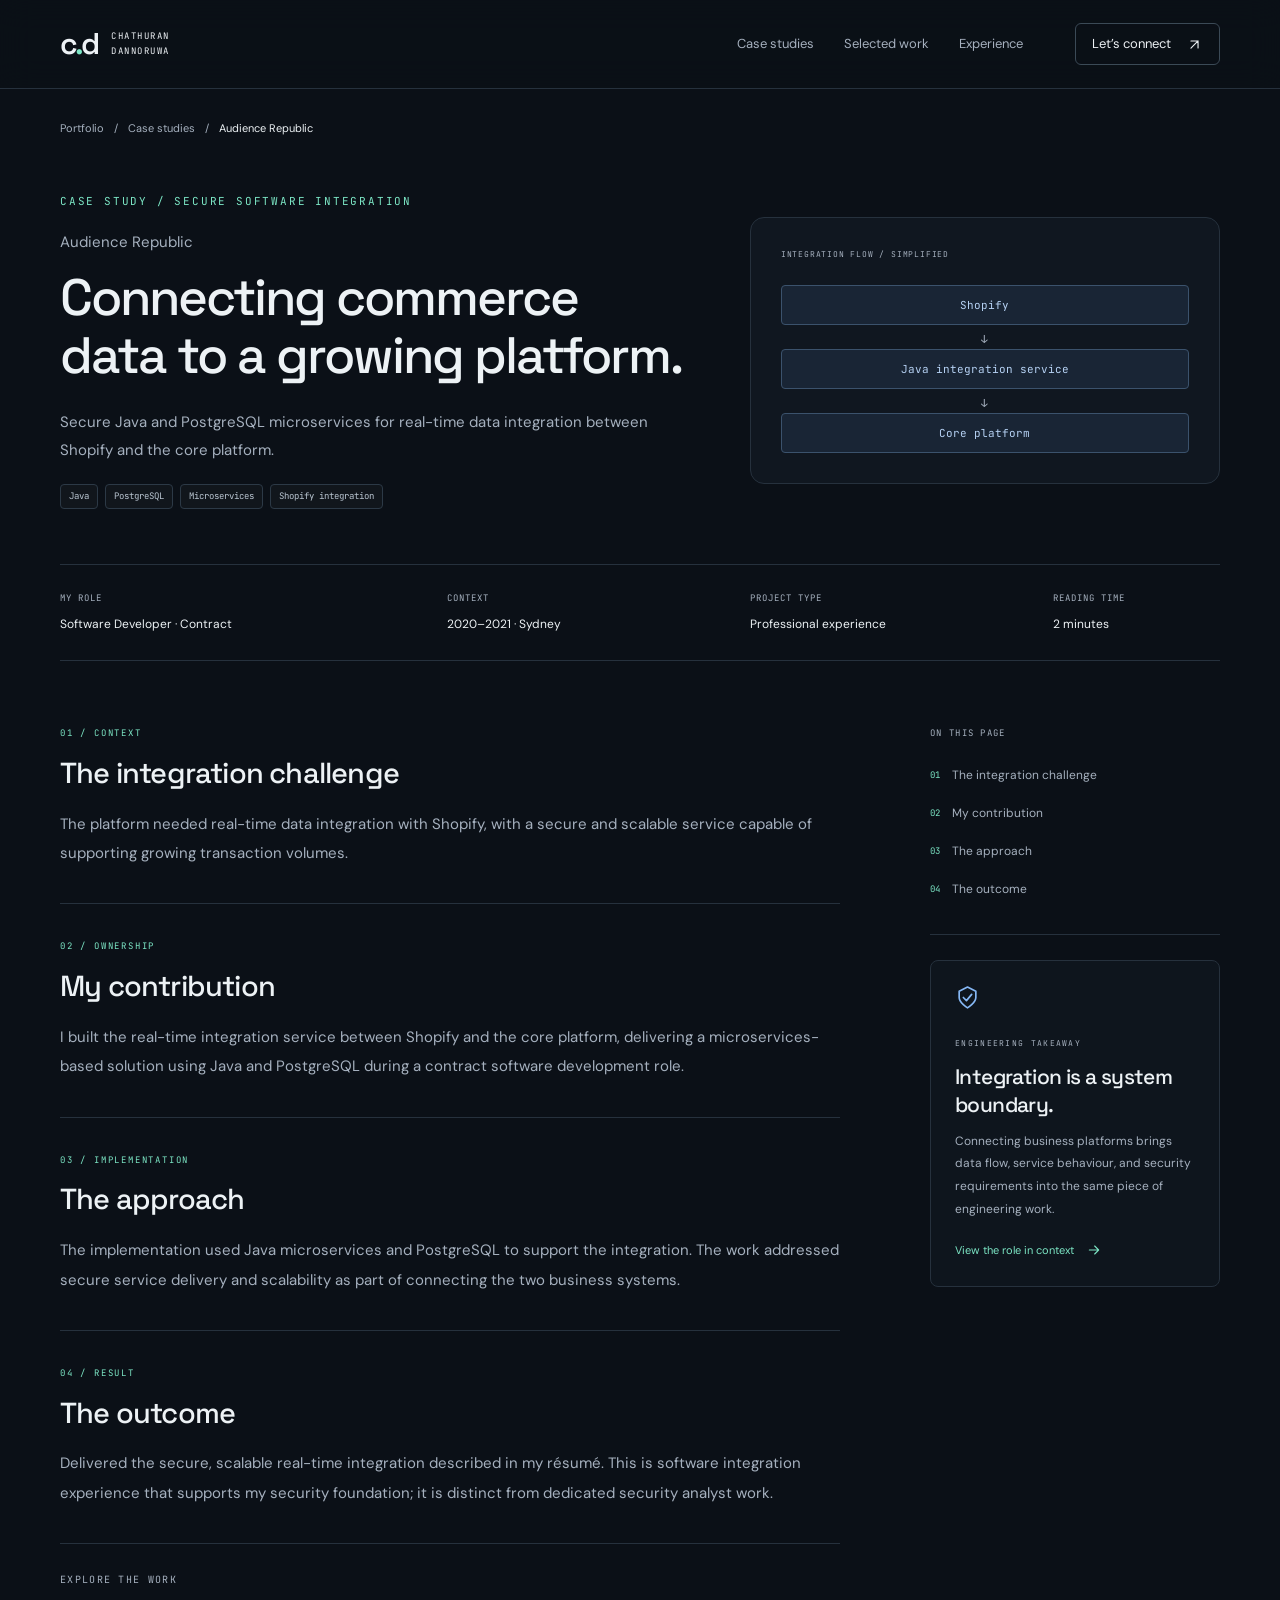
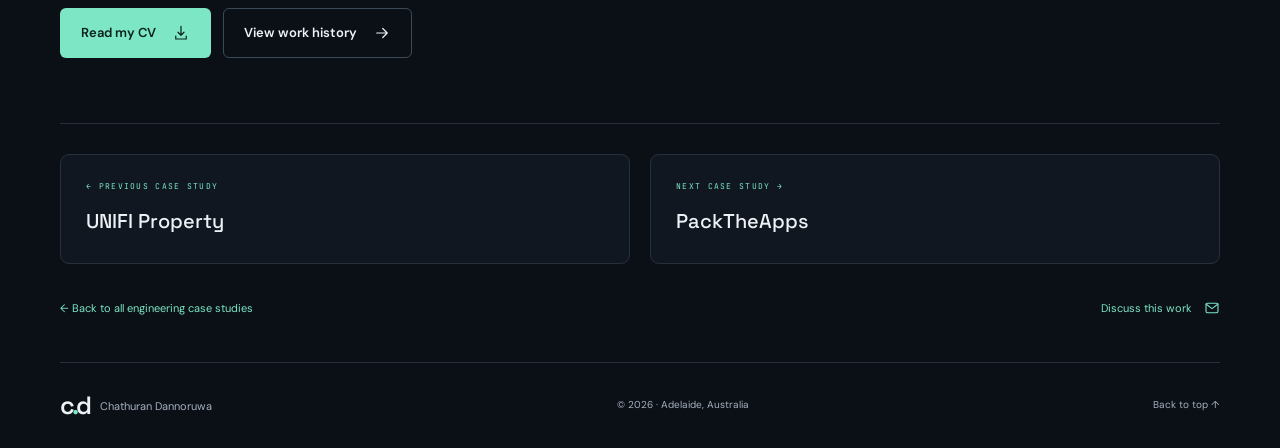
==== case-studies/audience.html @ aa711e52 "add Casestudy section in the potfolio" ====
<!DOCTYPE html>
<html lang="en-AU">
<head>
  <meta charset="UTF-8">
  <meta name="viewport" content="width=device-width, initial-scale=1.0">
  <meta name="theme-color" content="#0b1017">
  <title>Audience Republic Case Study — Chathuran Dannoruwa</title>
  <meta name="description" content="Secure Java and PostgreSQL microservices for real-time data integration between Shopify and the core platform.">
  <meta name="author" content="Chathuran Dannoruwa">
  <link rel="canonical" href="https://chathuran.github.io/case-studies/audience.html">
  <meta property="og:type" content="article">
  <meta property="og:site_name" content="Chathuran Dannoruwa">
  <meta property="og:title" content="Audience Republic Case Study — Chathuran Dannoruwa">
  <meta property="og:description" content="Secure Java and PostgreSQL microservices for real-time data integration between Shopify and the core platform.">
  <meta property="og:url" content="https://chathuran.github.io/case-studies/audience.html">
  <meta property="og:image" content="https://chathuran.github.io/assets/profile.jpg">
  <meta name="twitter:card" content="summary">
  <meta name="twitter:title" content="Audience Republic Case Study — Chathuran Dannoruwa">
  <meta name="twitter:description" content="Secure Java and PostgreSQL microservices for real-time data integration between Shopify and the core platform.">
  <meta name="twitter:image" content="https://chathuran.github.io/assets/profile.jpg">
  <link rel="icon" type="image/jpeg" href="../assets/profile.jpg">
  <link rel="preconnect" href="https://fonts.googleapis.com">
  <link rel="preconnect" href="https://fonts.gstatic.com" crossorigin>
  <link href="https://fonts.googleapis.com/css2?family=DM+Sans:wght@400;500;600;700&family=Space+Grotesk:wght@400;500;600;700&family=JetBrains+Mono:wght@400;500&display=swap" rel="stylesheet">
  <link rel="stylesheet" href="../css/styles.css">
  <link rel="stylesheet" href="../css/case-studies.css">
  <link rel="stylesheet" href="../css/study-page.css">
  <script src="../js/main.js" defer></script>
  <script type="application/ld+json">{
  "@context": "https://schema.org",
  "@type": "Article",
  "headline": "Connecting commerce data to a growing platform.",
  "description": "Secure Java and PostgreSQL microservices for real-time data integration between Shopify and the core platform.",
  "url": "https://chathuran.github.io/case-studies/audience.html",
  "mainEntityOfPage": "https://chathuran.github.io/case-studies/audience.html",
  "author": {
    "@type": "Person",
    "name": "Chathuran Dannoruwa",
    "url": "https://chathuran.github.io/"
  },
  "about": "Audience Republic",
  "inLanguage": "en-AU"
}</script>
</head>
<body class="study-page">
  <a class="skip-link" href="#main">Skip to content</a>
  <svg class="icon-library" xmlns="http://www.w3.org/2000/svg" aria-hidden="true">
    <symbol id="i-arrow" viewBox="0 0 24 24"><path d="M5 12h14m-6-6 6 6-6 6"/></symbol>
    <symbol id="i-external" viewBox="0 0 24 24"><path d="M7 17 17 7M7 7h10v10"/></symbol>
    <symbol id="i-download" viewBox="0 0 24 24"><path d="M12 3v12m-4-4 4 4 4-4M5 16v4h14v-4"/></symbol>
    <symbol id="i-code" viewBox="0 0 24 24"><path d="m8 6-6 6 6 6m8-12 6 6-6 6M14 3l-4 18"/></symbol>
    <symbol id="i-flow" viewBox="0 0 24 24"><rect x="2" y="3" width="6" height="6" rx="1.5"/><rect x="16" y="15" width="6" height="6" rx="1.5"/><path d="M5 9v7a2 2 0 0 0 2 2h9M8 6h9a2 2 0 0 1 2 2v3m-3-3 3 3 3-3"/></symbol>
    <symbol id="i-cloud" viewBox="0 0 24 24"><path d="M7 19a5 5 0 1 1 .4-10A6 6 0 0 1 19 10a4.5 4.5 0 0 1-.5 9H7Z"/></symbol>
    <symbol id="i-shield" viewBox="0 0 24 24"><path d="m12 2 8 4v6c0 5-8 10-8 10S4 17 4 12V6l8-4Z"/><path d="m8 12 3 3 5-6"/></symbol>
    <symbol id="i-mail" viewBox="0 0 24 24"><rect x="3" y="5" width="18" height="14" rx="2"/><path d="m3 6 9 7 9-7"/></symbol>
    <symbol id="i-github" viewBox="0 0 24 24"><path d="M9 19c-4 1-4-2-6-2m12 5v-4a3.5 3.5 0 0 0-1-2.7c3.3-.4 6.7-1.6 6.7-7.3A5.7 5.7 0 0 0 19.2 4 5.3 5.3 0 0 0 19.1.1S17.8-.3 15 1.6a14 14 0 0 0-6 0C6.2-.3 4.9.1 4.9.1A5.3 5.3 0 0 0 4.8 4a5.7 5.7 0 0 0-1.5 4c0 5.7 3.4 6.9 6.7 7.3A3.5 3.5 0 0 0 9 18v4" transform="translate(0 1) scale(.95)"/></symbol>
    <symbol id="i-pin" viewBox="0 0 24 24"><path d="M20 10c0 6-8 12-8 12S4 16 4 10a8 8 0 1 1 16 0Z"/><circle cx="12" cy="10" r="2.5"/></symbol>
    <symbol id="i-copy" viewBox="0 0 24 24"><rect x="8" y="8" width="12" height="13" rx="2"/><path d="M16 8V5a2 2 0 0 0-2-2H5a2 2 0 0 0-2 2v9a2 2 0 0 0 2 2h3"/></symbol>
  </svg>
  <header class="site-header">
    <nav class="container nav" aria-label="Main navigation">
      <a class="brand" href="../index.html" aria-label="Chathuran Dannoruwa, portfolio"><span class="brand-mark">c<span>.</span>d</span><span class="brand-name">CHATHURAN<br>DANNORUWA</span></a>
      <div class="nav-links" id="navigation"><a href="../index.html#case-studies">Case studies</a><a href="../index.html#work">Selected work</a><a href="../index.html#experience">Experience</a></div>
      <a class="nav-contact" href="../index.html#contact">Let’s connect <svg class="icon" aria-hidden="true"><use href="#i-external"/></svg></a>
      <button class="menu-toggle" type="button" aria-expanded="false" aria-controls="navigation" aria-label="Open navigation"><span></span><span></span></button>
    </nav>
  </header>
  <main id="main">
    <div class="container">
      <nav class="study-breadcrumb" aria-label="Breadcrumb"><a href="../index.html">Portfolio</a><span aria-hidden="true">/</span><a href="../index.html#case-studies">Case studies</a><span aria-hidden="true">/</span><span aria-current="page">Audience Republic</span></nav>
      <article aria-labelledby="study-title">
        <header class="study-hero">
          <div class="study-hero-copy">
            <p class="eyebrow">CASE STUDY / SECURE SOFTWARE INTEGRATION</p>
            <p class="study-client">Audience Republic</p>
            <h1 id="study-title">Connecting commerce data to a growing platform.</h1>
            <p class="study-description">Secure Java and PostgreSQL microservices for real-time data integration between Shopify and the core platform.</p>
            <div class="tags" aria-label="Technologies"><span>Java</span><span>PostgreSQL</span><span>Microservices</span><span>Shopify integration</span></div>
          </div>
          <div class="study-visual"><div class="case-flow-wrap">
                <p class="mini-label">INTEGRATION FLOW / SIMPLIFIED</p>
                <ol class="case-flow case-flow-blue"><li>Shopify</li><li>Java integration service</li><li>Core platform</li></ol>
              </div></div>
        </header>
        <dl class="study-meta"><div><dt>My role</dt><dd>Software Developer · Contract</dd></div><div><dt>Context</dt><dd>2020–2021 · Sydney</dd></div><div><dt>Project type</dt><dd>Professional experience</dd></div><div><dt>Reading time</dt><dd>2 minutes</dd></div></dl>
        <div class="study-layout">
          <div class="study-content">
            <section class="study-chapter" id="problem" aria-labelledby="heading-problem">
              <p class="eyebrow">01 / CONTEXT</p>
              <h2 id="heading-problem">The integration challenge</h2>
              <p>The platform needed real-time data integration with Shopify, with a secure and scalable service capable of supporting growing transaction volumes.</p>
            </section>
            <section class="study-chapter" id="contribution" aria-labelledby="heading-contribution">
              <p class="eyebrow">02 / OWNERSHIP</p>
              <h2 id="heading-contribution">My contribution</h2>
              <p>I built the real-time integration service between Shopify and the core platform, delivering a microservices-based solution using Java and PostgreSQL during a contract software development role.</p>
            </section>
            <section class="study-chapter" id="approach" aria-labelledby="heading-approach">
              <p class="eyebrow">03 / IMPLEMENTATION</p>
              <h2 id="heading-approach">The approach</h2>
              <p>The implementation used Java microservices and PostgreSQL to support the integration. The work addressed secure service delivery and scalability as part of connecting the two business systems.</p>
            </section>
            <section class="study-chapter" id="outcome" aria-labelledby="heading-outcome">
              <p class="eyebrow">04 / RESULT</p>
              <h2 id="heading-outcome">The outcome</h2>
              <p>Delivered the secure, scalable real-time integration described in my résumé. This is software integration experience that supports my security foundation; it is distinct from dedicated security analyst work.</p>
            </section>
            <div class="study-evidence"><p class="mini-label">EXPLORE THE WORK</p><div class="hero-actions"><a class="button button-primary" href="../assets/Chathuran-Dannoruwa-Resume.pdf">Read my CV <svg class="icon" aria-hidden="true"><use href="#i-download"/></svg></a><a class="button button-secondary" href="../index.html#experience-audience">View work history <svg class="icon" aria-hidden="true"><use href="#i-arrow"/></svg></a></div></div>
          </div>
          <aside class="study-sidebar" aria-label="Case study navigation and takeaway">
            <nav class="study-toc" aria-label="On this page"><p class="mini-label">ON THIS PAGE</p>
              <a href="#problem"><span>01</span>The integration challenge</a>
              <a href="#contribution"><span>02</span>My contribution</a>
              <a href="#approach"><span>03</span>The approach</a>
              <a href="#outcome"><span>04</span>The outcome</a>
            </nav>
            <aside class="case-takeaway" aria-label="Case study takeaway"><svg class="icon blue-text"><use href="#i-shield"/></svg><p class="mini-label">ENGINEERING TAKEAWAY</p><h3>Integration is a system boundary.</h3><p>Connecting business platforms brings data flow, service behaviour, and security requirements into the same piece of engineering work.</p><a class="text-link" href="../index.html#experience-audience">View the role in context <svg class="icon"><use href="#i-arrow"/></svg></a></aside>
          </aside>
        </div>
      </article>
      <nav class="study-pagination" aria-label="More case studies">
        <a href="unifi.html"><span class="mini-label">← PREVIOUS CASE STUDY</span><strong>UNIFI Property</strong></a>
        <a href="packtheapps.html"><span class="mini-label">NEXT CASE STUDY →</span><strong>PackTheApps</strong></a>
      </nav>
      <div class="study-return"><a class="text-link" href="../index.html#case-studies">← Back to all engineering case studies</a><a class="text-link" href="mailto:dce.dannoruwa@gmail.com">Discuss this work <svg class="icon" aria-hidden="true"><use href="#i-mail"/></svg></a></div>
    </div>
  </main>
  <footer class="container footer"><a class="brand" href="../index.html"><span class="brand-mark">c<span>.</span>d</span><span>Chathuran Dannoruwa</span></a><p>© <span data-year>2026</span> · Adelaide, Australia</p><a href="#main">Back to top ↑</a></footer>
</body>
</html>
---- css/styles.css ----
:root {
  --bg:#0b1017;
  --surface:#101720;
  --surface-raised:#151e29;
  --line:#26313d;
  --text:#edf2f5;
  --muted:#a5b0be;
  --mint:#7ce6c5;
  --violet:#b4a3f5;
  --blue:#86b8f5;
  --warm:#eac894;
  --display:'Space Grotesk',sans-serif;
  --body:'DM Sans',sans-serif;
  --mono:'JetBrains Mono',monospace;
  --radius:14px;
}

* {
  box-sizing:border-box;
}

html {
  scroll-behavior:smooth;
  scroll-padding-top:100px;
}

body {
  margin:0;
  background:var(--bg);
  color:var(--text);
  font-family:var(--body);
  font-size:16px;
  line-height:1.65;
  -webkit-font-smoothing:antialiased;
}

body.menu-open {
  overflow:hidden;
}

::selection {
  background:var(--mint);
  color:var(--bg);
}

a {
  color:inherit;
  text-decoration:none;
}

button {
  font:inherit;
}

button,a {
  -webkit-tap-highlight-color:transparent;
}

button {
  cursor:pointer;
}

button:disabled {
  cursor:default;
}

a:focus-visible,button:focus-visible,summary:focus-visible,[tabindex]:focus-visible {
  outline:2px solid var(--mint);
  outline-offset:5px;
}

img {
  max-width:100%;
  display:block;
}

h1,h2,h3,h4,p {
  margin:0;
}

h1,h2,h3,h4 {
  font-family:var(--display);
  font-weight:500;
  line-height:1.2;
}

h2 {
  font-size:clamp(30px,3.4vw,44px);
  letter-spacing:-1.8px;
}

h3 {
  font-size:23px;
  letter-spacing:-.6px;
}

strong {
  font-weight:600;
}

.container {
  width:min(1160px,calc(100% - 80px));
  margin-inline:auto;
}

.section {
  padding-block:104px;
}

.icon-library {
  position:absolute;
  width:0;
  height:0;
  overflow:hidden;
}

.icon {
  width:21px;
  height:21px;
  fill:none;
  stroke:currentColor;
  stroke-width:1.6;
  stroke-linecap:round;
  stroke-linejoin:round;
  flex-shrink:0;
}

.mono,.mini-label,.eyebrow {
  font-family:var(--mono);
  font-size:10px;
  letter-spacing:1.3px;
  font-weight:400;
}

.eyebrow {
  color:var(--mint);
  margin-bottom:20px;
  letter-spacing:1.8px;
  font-size:11px;
}

.mini-label {
  color:var(--muted);
}

.skip-link {
  position:fixed;
  top:12px;
  left:12px;
  z-index:100;
  background:var(--mint);
  color:var(--bg);
  padding:12px 20px;
  transform:translateY(-160%);
}

.skip-link:focus {
  transform:translateY(0);
}

.status-dot {
  display:inline-block;
  width:7px;
  height:7px;
  border-radius:50%;
  background:var(--mint);
  flex-shrink:0;
}

.violet-text {
  color:var(--violet)!important;
}

.blue-text {
  color:var(--blue)!important;
}

.warm-text {
  color:var(--warm)!important;
}


/* Navigation */

.site-header {
  position:sticky;
  top:0;
  z-index:40;
  border-bottom:1px solid var(--line);
  background:rgba(11,16,23,.94);
  backdrop-filter:blur(16px);
  -webkit-backdrop-filter:blur(16px);
}

.nav {
  height:88px;
  display:flex;
  align-items:center;
  justify-content:space-between;
  gap:24px;
}

.brand {
  display:flex;
  align-items:center;
  gap:14px;
}

.brand-mark {
  font-family:var(--display);
  font-size:30px;
  font-weight:600;
  letter-spacing:-3px;
  line-height:1;
}

.brand-mark span {
  color:var(--mint);
}

.brand-name {
  font-family:var(--mono);
  font-size:9px;
  line-height:1.65;
  letter-spacing:1.5px;
}

.nav-links {
  display:flex;
  gap:30px;
  margin-left:auto;
  margin-right:28px;
}

.nav-links a {
  font-size:13px;
  color:var(--muted);
  transition:color .2s;
}

.nav-links a:hover,.nav-links a[aria-current] {
  color:var(--mint);
}

.nav-contact {
  display:flex;
  align-items:center;
  gap:15px;
  font-size:13px;
  border:1px solid #3b4a56;
  padding:9px 16px;
  border-radius:6px;
  transition:background .2s,border-color .2s;
}

.nav-contact:hover {
  background:var(--surface-raised);
  border-color:var(--mint);
}

.nav-contact .icon {
  width:17px;
  height:17px;
}

.menu-toggle {
  display:none;
  background:none;
  color:var(--text);
  border:1px solid var(--line);
  width:42px;
  height:42px;
  border-radius:6px;
  align-items:center;
  justify-content:center;
  flex-direction:column;
  gap:6px;
}

.menu-toggle span {
  width:18px;
  height:1px;
  background:currentColor;
  transition:transform .2s;
}


/* Introduction */

.hero {
  display:grid;
  grid-template-columns:1.18fr 1fr;
  align-items:center;
  gap:65px;
  padding-block:84px 70px;
  position:relative;
}

.availability {
  display:flex;
  align-items:center;
  gap:9px;
  font-family:var(--mono);
  font-size:10px;
  letter-spacing:.25px;
  color:var(--mint);
}

.availability-location {
  color:var(--muted);
  margin-left:5px;
}

.hero-eyebrow {
  color:var(--muted);
  font-family:var(--body);
  font-size:13px;
  letter-spacing:0;
  margin-top:34px;
  margin-bottom:15px;
}

.hero h1 {
  font-size:clamp(42px,4.7vw,62px);
  letter-spacing:-3.2px;
  line-height:1.13;
  font-weight:500;
}

.hero h1>span {
  color:var(--mint);
}

.hero-description {
  max-width:530px;
  font-size:15px;
  line-height:1.85;
  color:var(--muted);
  margin-top:24px;
}

.hero-description strong {
  color:var(--text);
  font-weight:500;
}

.hero-actions {
  display:flex;
  gap:12px;
  margin-top:30px;
  flex-wrap:wrap;
}

.button {
  display:inline-flex;
  align-items:center;
  justify-content:center;
  gap:16px;
  border:1px solid transparent;
  border-radius:6px;
  padding:13px 20px;
  font-size:13px;
  font-weight:600;
  transition:background .2s,transform .2s,border-color .2s;
}

.button:hover {
  transform:translateY(-2px);
}

.button .icon {
  width:18px;
  height:18px;
}

.button-primary {
  background:var(--mint);
  color:#0b211b;
}

.button-primary:hover {
  background:#a2f2d9;
}

.button-secondary {
  border-color:#3b4a56;
  background:transparent;
}

.button-secondary:hover {
  border-color:var(--mint);
  background:var(--surface-raised);
}

.hero-socials {
  display:flex;
  align-items:center;
  gap:23px;
  margin-top:29px;
  font-size:11px;
  color:var(--muted);
}

.hero-socials>a {
  display:flex;
  gap:5px;
  align-items:center;
}

.hero-socials a:hover {
  color:var(--mint);
}

.hero-socials .icon {
  width:13px;
  height:13px;
}

.hero-socials>span {
  border-left:1px solid var(--line);
  padding-left:23px;
  font-family:var(--mono);
  font-size:9px;
}

.engineering-card {
  border:1px solid #33414d;
  border-radius:var(--radius);
  background:var(--surface);
  position:relative;
  box-shadow:18px 18px 0 -1px var(--bg),18px 18px 0 0 #22342f;
}

.engineering-topline {
  padding:15px 22px;
  border-bottom:1px solid var(--line);
  display:flex;
  justify-content:space-between;
  align-items:center;
  color:var(--muted);
}

.engineering-topline .mono {
  font-size:9px;
}

.window-dots {
  display:flex;
  gap:5px;
}

.window-dots i {
  width:5px;
  height:5px;
  background:#53616e;
  border-radius:50%;
}

.window-dots i:first-child {
  background:var(--mint);
}

.engineering-profile {
  display:flex;
  align-items:center;
  gap:12px;
  padding:24px 22px 18px;
}

.engineering-profile img {
  width:44px;
  height:44px;
  object-fit:cover;
  border-radius:50%;
  border:2px solid #3b4a56;
}

.engineering-profile strong {
  display:block;
  font-size:13px;
  font-weight:500;
}

.engineering-profile div>span {
  display:block;
  font-size:10px;
  color:var(--muted);
  margin-top:3px;
}

.profile-status {
  width:7px;
  height:7px;
  border-radius:50%;
  background:var(--mint);
  margin-left:auto;
  box-shadow:0 0 0 5px rgba(124,230,197,.08);
}

.system-map {
  padding:6px 22px 22px;
}

.system-node {
  display:flex;
  align-items:center;
  gap:12px;
  background:#121d26;
  border:1px solid #2b3c46;
  padding:14px;
  border-radius:7px;
}

.node-icon {
  width:36px;
  height:38px;
  border:1px solid #33554c;
  display:flex;
  align-items:center;
  justify-content:center;
  border-radius:6px;
  color:var(--mint);
  background:rgba(124,230,197,.04);
  flex-shrink:0;
}

.node-icon.violet {
  color:var(--violet);
  border-color:#51476b;
  background:rgba(180,163,245,.04);
}

.node-icon.blue {
  color:var(--blue);
  border-color:#3b526c;
  background:rgba(134,184,245,.04);
}

.node-icon .icon {
  width:20px;
  height:20px;
}

.node-step {
  font-family:var(--mono);
  color:var(--muted);
  font-size:8px;
  letter-spacing:1px;
}

.system-node h2 {
  font-size:15px;
  letter-spacing:-.25px;
  margin-top:3px;
}

.system-node p {
  font-family:var(--mono);
  font-size:8px;
  color:var(--muted);
  margin-top:5px;
}

.node-label {
  font-family:var(--mono);
  font-size:8px;
  color:var(--muted);
  margin-left:auto;
  align-self:flex-start;
  margin-top:3px;
}

.system-connector {
  height:17px;
  margin-left:32px;
  border-left:1px dashed #405550;
  position:relative;
}

.system-connector span {
  position:absolute;
  left:-2px;
  bottom:2px;
  width:3px;
  height:3px;
  background:var(--mint);
}

.security-foundation {
  display:flex;
  align-items:center;
  gap:11px;
  background:rgba(124,230,197,.04);
  border-block:1px solid #2b3e38;
  padding:15px 23px;
  color:var(--mint);
}

.security-foundation .icon {
  width:21px;
  height:25px;
}

.security-foundation strong {
  display:block;
  font-size:11px;
  font-weight:500;
}

.security-foundation div>span {
  display:block;
  font-size:9px;
  color:var(--muted);
  margin-top:4px;
}

.engineering-footnote {
  display:flex;
  align-items:center;
  gap:7px;
  padding:12px 22px;
  font-family:var(--mono);
  font-size:8px;
  letter-spacing:.1px;
  color:var(--muted);
}

.engineering-footnote .status-dot {
  width:4px;
  height:4px;
}

.proof-strip {
  border-block:1px solid var(--line);
  display:grid;
  grid-template-columns:.88fr 1.3fr 1.05fr 1fr;
  padding-block:30px;
  gap:25px;
}

.proof-strip>div {
  display:flex;
  gap:17px;
  align-items:center;
  border-left:1px solid var(--line);
  padding-left:25px;
}

.proof-strip>div:first-child {
  border:0;
  padding:0;
}

.proof-strip strong {
  font-family:var(--display);
  font-weight:500;
  font-size:35px;
  letter-spacing:-1.5px;
  white-space:nowrap;
}

.proof-strip strong>span {
  color:var(--mint);
  font-size:26px;
}

.proof-strip p {
  font-size:11px;
  color:var(--muted);
  line-height:1.7;
}

.proof-strip small {
  display:block;
  font-family:var(--mono);
  font-size:8px;
  color:var(--muted);
  margin-top:2px;
}


/* Role-specific experience */

.section-heading {
  display:flex;
  justify-content:space-between;
  gap:50px;
  align-items:flex-end;
  margin-bottom:42px;
}

.section-intro {
  font-size:14px;
  line-height:1.8;
  color:var(--muted);
  max-width:335px;
  padding-bottom:3px;
}

.role-prompt {
  font-size:12px;
  color:var(--muted);
  margin-bottom:16px;
}

.role-tabs {
  display:grid;
  grid-template-columns:repeat(4,1fr);
  border:1px solid var(--line);
  border-radius:8px;
  padding:5px;
  gap:4px;
  background:var(--surface);
}

.role-tabs button {
  display:flex;
  align-items:center;
  justify-content:center;
  gap:10px;
  border:1px solid transparent;
  background:transparent;
  color:var(--muted);
  font-size:12px;
  padding:13px 8px;
  border-radius:5px;
  transition:color .2s,background .2s;
}

.role-tabs .icon {
  width:18px;
  height:18px;
}

.role-tabs button:hover {
  color:var(--text);
  background:var(--surface-raised);
}

.role-tabs button[aria-selected=true] {
  background:#1c332e;
  border-color:#345b4e;
  color:var(--mint);
}

.role-panel {
  display:grid;
  grid-template-columns:1fr 1fr;
  gap:70px;
  padding:37px 34px;
  background:var(--surface);
  border:1px solid var(--line);
  border-radius:var(--radius);
  margin-top:18px;
  min-height:330px;
}

.role-panel[hidden] {
  display:none;
}

.role-overview h3 {
  font-size:29px;
  line-height:1.25;
  letter-spacing:-.9px;
  margin-top:14px;
}

.role-overview>p {
  font-size:13px;
  line-height:1.85;
  color:var(--muted);
  margin-top:16px;
  max-width:470px;
}

.experience-label {
  font-family:var(--mono);
  font-size:8px;
  letter-spacing:1px;
  color:var(--mint);
}

.learning-label {
  color:var(--warm);
}

.tags {
  display:flex;
  flex-wrap:wrap;
  gap:7px;
  margin-top:20px;
}

.tags span {
  font-family:var(--mono);
  font-size:9px;
  color:#b9c5d1;
  background:rgba(255,255,255,.025);
  border:1px solid #2c3946;
  padding:4px 8px;
  border-radius:4px;
  line-height:1.65;
}

.role-evidence>.mini-label {
  font-size:9px;
  margin-bottom:6px;
}

.evidence-item {
  display:flex;
  align-items:flex-start;
  gap:13px;
  padding-block:18px;
  border-bottom:1px solid var(--line);
}

.evidence-item>span {
  font-family:var(--mono);
  font-size:9px;
  color:var(--mint);
  padding-top:3px;
}

.evidence-item h4 {
  font-size:15px;
  letter-spacing:-.2px;
  line-height:1.4;
}

.evidence-item p {
  font-size:12px;
  line-height:1.7;
  color:var(--muted);
  margin-top:6px;
}

.evidence-item>.icon {
  width:17px;
  height:17px;
  color:var(--muted);
  margin-left:auto;
}

.evidence-item[href]:hover h4 {
  color:var(--mint);
}

.text-link {
  display:inline-flex;
  align-items:center;
  gap:12px;
  font-size:11px;
  color:var(--mint);
  margin-top:20px;
}

.text-link .icon {
  width:16px;
  height:16px;
}

.text-link:hover {
  color:var(--text);
}

.noscript-note {
  color:var(--muted);
  font-size:12px;
  margin-top:15px;
}


/* Products */

.work-section {
  background:#0e151d;
  border-block:1px solid var(--line);
}

.projects-grid {
  display:grid;
  grid-template-columns:1fr 1fr;
  gap:25px;
}

.project-card {
  border:1px solid #303b48;
  border-radius:var(--radius);
  overflow:hidden;
  background:var(--surface);
  display:flex;
  flex-direction:column;
}

.project-art {
  height:275px;
  position:relative;
  overflow:hidden;
  border-bottom:1px solid #303b48;
}

.art-caption {
  position:absolute;
  bottom:14px;
  left:22px;
  font-family:var(--mono);
  font-size:8px;
  letter-spacing:1.4px;
}

.travel-art {
  background:#c8ddce;
  color:#1a3e37;
  display:flex;
  align-items:center;
  justify-content:center;
}

.map-grid {
  position:absolute;
  inset:0;
  background-image:linear-gradient(#779c861f 1px,transparent 1px),linear-gradient(90deg,#779c861f 1px,transparent 1px);
  background-size:35px 35px;
  transform:rotate(-14deg) scale(1.2);
}

.travel-route {
  position:absolute;
  width:350px;
  height:180px;
  border:1px dashed #6f9683;
  border-radius:50%;
  transform:rotate(-25deg);
}

.route-start,.route-end {
  position:absolute;
  width:9px;
  height:9px;
  border-radius:50%;
  background:#496e5d;
  box-shadow:0 0 0 5px #78998533;
}

.route-start {
  left:8px;
  top:40px;
}

.route-end {
  right:2px;
  top:60px;
}

.travel-preview {
  position:relative;
  width:245px;
  padding:21px 21px 18px;
  background:#f1f5ed;
  border:1px solid #b0c4b4;
  border-radius:10px;
  transform:rotate(-3deg);
  box-shadow:7px 9px 0 #45614a17;
}

.travel-preview>.mini-label {
  color:#466353;
  font-size:8px;
  letter-spacing:2px;
}

.travel-preview>strong {
  font-family:var(--display);
  display:block;
  font-size:25px;
  line-height:1.2;
  letter-spacing:-1px;
  margin-top:13px;
}

.travel-preview strong>span {
  display:block;
  font-size:15px;
  font-weight:400;
  letter-spacing:-.3px;
  margin-top:5px;
}

.destination {
  display:flex;
  justify-content:space-between;
  align-items:center;
  background:#fff;
  border:1px solid #c9d4c9;
  font-size:10px;
  padding:9px 12px;
  margin-top:17px;
  border-radius:5px;
}

.destination>span {
  font-size:16px;
}

.travel-categories {
  display:flex;
  gap:6px;
  margin-top:11px;
}

.travel-categories>span {
  font-size:7px;
  padding:3px 6px;
  border:1px solid #c9d4c9;
  border-radius:3px;
}

.travel-stamp {
  position:absolute;
  right:25px;
  top:20px;
  display:flex;
  gap:5px;
  align-items:center;
  transform:rotate(8deg);
  font-size:7px;
  font-family:var(--mono);
  line-height:1.5;
  z-index:1;
}

.travel-stamp .icon {
  width:23px;
  height:23px;
}

.flow-art {
  background:#191a29;
  color:#d3c7ff;
  display:flex;
  justify-content:center;
  align-items:center;
  background-image:radial-gradient(#b4a3f520 1px,transparent 1px);
  background-size:18px 18px;
}

.editor-top {
  position:absolute;
  top:0;
  left:0;
  right:0;
  padding:13px 20px;
  background:#1f2031;
  border-bottom:1px solid #393747;
  display:flex;
  gap:14px;
  align-items:center;
  font-family:var(--mono);
  font-size:8px;
  color:#b8b1d0;
}

.editor-top .window-dots i:first-child {
  background:var(--violet);
}

.flow-diagram {
  width:290px;
  margin-top:16px;
  display:flex;
  flex-direction:column;
  align-items:center;
}

.flow-node {
  background:#272538;
  border:1px solid #5b506f;
  border-radius:5px;
  padding:7px 14px;
  text-align:center;
  min-width:122px;
}

.flow-node span {
  font-family:var(--mono);
  display:block;
  font-size:7px;
  color:#b7a5d6;
}

.flow-node strong {
  font-family:var(--display);
  display:block;
  font-size:11px;
  font-weight:400;
  margin-top:3px;
}

.controller {
  border-color:#8e81ae;
}

.service {
  background:#333047;
  border-color:#a494cb;
}

.flow-line {
  height:17px;
  width:1px;
  background:#7c6a9c;
}

.flow-fork {
  position:relative;
  width:150px;
  height:23px;
  border-top:1px solid #7c6a9c;
  border-inline:1px solid #7c6a9c;
  margin-top:12px;
}

.flow-fork:before {
  content:'';
  position:absolute;
  height:12px;
  width:1px;
  background:#7c6a9c;
  left:50%;
  top:-13px;
}

.flow-bottom {
  display:flex;
  gap:24px;
}

.flow-art .art-caption {
  color:#b5a8ca;
}

.project-content {
  padding:27px;
  display:flex;
  flex-direction:column;
  flex:1;
}

.project-meta {
  display:flex;
  justify-content:space-between;
  align-items:center;
  gap:10px;
  margin-bottom:14px;
}

.project-kind {
  font-family:var(--mono);
  font-size:8px;
  letter-spacing:1px;
  color:var(--muted);
}

.live-label {
  font-size:9px;
  color:var(--mint);
  display:flex;
  align-items:center;
  gap:6px;
}

.live-label .status-dot {
  width:4px;
  height:4px;
}

.project-content h3 {
  font-size:25px;
  letter-spacing:-.9px;
}

.project-content>p {
  font-size:13px;
  line-height:1.85;
  color:var(--muted);
  margin-top:14px;
}

.project-content .tags {
  margin-bottom:26px;
}

.project-link {
  border-top:1px solid var(--line);
  padding-top:19px;
  display:flex;
  align-items:center;
  justify-content:space-between;
  font-size:12px;
  color:var(--text);
  margin-top:auto;
}

.project-link .icon {
  color:var(--mint);
  transition:transform .2s;
}

.project-link:hover {
  color:var(--mint);
}

.project-link:hover .icon {
  transform:translate(2px,-2px);
}

.github-note {
  width:fit-content;
  display:flex;
  align-items:center;
  gap:10px;
  color:var(--muted);
  margin:30px auto 0;
  font-size:12px;
}

.github-note .icon {
  width:17px;
  height:17px;
}

.github-note strong {
  color:var(--text);
  font-weight:500;
}

.github-note:hover,.github-note:hover strong {
  color:var(--mint);
}


/* Work history */

.experience-row {
  display:grid;
  grid-template-columns:250px 1fr;
  gap:40px;
  border-top:1px solid var(--line);
  padding-block:32px;
  scroll-margin-top:115px;
}

.experience-date {
  font-family:var(--mono);
  font-size:10px;
  color:var(--muted);
  padding-top:5px;
}

.experience-date>span {
  font-family:var(--body);
  font-size:11px;
  display:block;
  margin-top:9px;
  color:var(--muted);
}

.job-heading {
  display:flex;
  justify-content:space-between;
  gap:20px;
}

.job-heading h3 {
  font-size:21px;
  letter-spacing:-.5px;
}

.company {
  font-size:13px!important;
  color:var(--mint)!important;
  margin-top:7px!important;
}

.job-index {
  font-family:var(--mono);
  font-size:11px;
  color:var(--muted);
}

.experience-content>p {
  color:var(--muted);
  font-size:13px;
  line-height:1.85;
  max-width:730px;
  margin-top:16px;
}

.impact-list {
  margin:12px 0 0;
  padding-left:16px;
  color:var(--muted);
  font-size:13px;
  line-height:1.85;
}

.impact-list li {
  padding-left:4px;
  margin-top:6px;
}

.impact-list li::marker {
  color:var(--mint);
}

.impact-list strong {
  font-weight:500;
  color:var(--text);
}

.experience-content .tags {
  margin-top:16px;
}

.earlier-experience {
  border-block:1px solid var(--line);
}

.earlier-experience summary {
  list-style:none;
  display:flex;
  align-items:center;
  gap:20px;
  padding-block:24px;
  cursor:pointer;
  font-family:var(--display);
  font-size:17px;
}

.earlier-experience summary::-webkit-details-marker {
  display:none;
}

.earlier-experience summary>span:first-child {
  font-family:var(--mono);
  font-size:10px;
  color:var(--muted);
}

.details-plus {
  margin-left:auto;
  color:var(--mint);
  font-size:24px;
  line-height:1;
  transition:transform .2s;
}

.earlier-experience[open] .details-plus {
  transform:rotate(45deg);
}

.earlier-grid {
  display:grid;
  grid-template-columns:1fr 1fr;
  gap:45px;
  padding:10px 0 30px;
}

.earlier-grid h3 {
  font-size:20px;
  margin-top:15px;
}

.earlier-grid p:last-child {
  font-size:13px;
  color:var(--muted);
  margin-top:12px;
}


/* Skills */

.stack-section {
  background:#0e151d;
  border-block:1px solid var(--line);
}

.stack-grid {
  display:grid;
  grid-template-columns:repeat(4,1fr);
  gap:16px;
}

.stack-card {
  padding:25px 21px;
  border:1px solid var(--line);
  border-radius:9px;
  background:var(--surface);
}

.stack-card>.icon {
  width:25px;
  height:25px;
  color:var(--mint);
  margin-bottom:20px;
}

.stack-card h3 {
  font-size:17px;
  letter-spacing:-.4px;
}

.stack-card>p {
  font-size:11px;
  line-height:1.8;
  color:var(--muted);
  margin-top:9px;
}

.stack-card .tags {
  margin-top:20px;
  gap:6px;
}

.stack-card .tags span {
  font-size:8px;
  padding:4px 7px;
}

.stack-card .learning-note {
  color:var(--warm);
  font-size:10px;
  border-top:1px solid var(--line);
  padding-top:15px;
  margin-top:18px;
}

.frontend-note {
  display:flex;
  align-items:center;
  flex-wrap:wrap;
  gap:12px 25px;
  border-top:1px solid var(--line);
  margin-top:30px;
  padding-top:24px;
}

.frontend-note>.mini-label {
  font-size:8px;
}

.frontend-note p {
  font-size:11px;
  color:var(--text);
}

.frontend-note>span:last-child {
  font-size:11px;
  color:var(--muted);
  margin-left:auto;
}


/* About and contact */

.about-section {
  display:grid;
  grid-template-columns:300px 1fr;
  gap:80px;
  align-items:center;
}

.about-photo {
  position:relative;
  padding:10px;
  background:var(--surface);
  border:1px solid var(--line);
  border-radius:var(--radius);
  transform:rotate(-2deg);
}

.about-photo img {
  width:100%;
  height:auto;
  aspect-ratio:1;
  object-fit:cover;
  border-radius:7px;
  filter:saturate(.75);
}

.about-photo>span {
  display:flex;
  align-items:center;
  gap:7px;
  font-family:var(--mono);
  font-size:9px;
  color:var(--muted);
  padding:13px 5px 3px;
}

.about-photo .icon {
  width:14px;
  height:14px;
  color:var(--mint);
}

.about-copy h2 {
  font-size:clamp(28px,3vw,37px);
  letter-spacing:-1.5px;
  line-height:1.25;
  margin-bottom:23px;
}

.about-copy>p:not(.eyebrow) {
  font-size:13px;
  line-height:1.85;
  color:var(--muted);
  margin-top:15px;
}

.education {
  display:flex;
  flex-direction:column;
  border-top:1px solid var(--line);
  padding-top:20px;
  margin-top:25px;
  gap:5px;
}

.education .mini-label {
  font-size:8px;
  margin-bottom:3px;
}

.education strong {
  font-size:13px;
  font-weight:500;
}

.education>span:last-child {
  font-size:11px;
  color:var(--muted);
}

.contact-section {
  background:#111e1c;
  border-block:1px solid #29403a;
}

.contact-inner {
  padding-block:75px;
  display:grid;
  grid-template-columns:1.6fr 1fr;
  gap:70px;
  align-items:center;
}

.contact-inner h2 {
  font-size:clamp(30px,3.4vw,43px);
  margin-top:24px;
  letter-spacing:-1.7px;
}

.contact-inner>div>p:not(.availability) {
  max-width:550px;
  font-size:13px;
  line-height:1.85;
  color:#b0bfb8;
  margin-top:20px;
}

.contact-actions {
  display:flex;
  gap:12px;
  flex-wrap:wrap;
  margin-top:28px;
}

.contact-details {
  border-left:1px solid #355048;
  padding-left:35px;
}

.contact-details>.mini-label {
  font-size:8px;
}

.email-link {
  display:flex;
  align-items:center;
  gap:12px;
  font-family:var(--display);
  font-size:17px;
  letter-spacing:-.3px;
  margin-top:15px;
  overflow-wrap:anywhere;
}

.email-link .icon {
  width:19px;
  height:19px;
  color:var(--mint);
}

.email-link:hover {
  color:var(--mint);
}

.copy-email {
  border:0;
  background:none;
  padding:12px 0;
  display:flex;
  align-items:center;
  gap:7px;
  color:#b0bfb8;
  font-size:11px;
}

.copy-email .icon {
  width:13px;
  height:13px;
}

.copy-email:hover {
  color:var(--mint);
}

.contact-details .copy-status {
  min-height:18px;
  font-size:10px!important;
  margin:0!important;
  color:var(--mint)!important;
}

.contact-socials {
  display:flex;
  gap:25px;
  margin-top:20px;
  font-size:12px;
}

.contact-socials a {
  display:flex;
  align-items:center;
  gap:8px;
}

.contact-socials a:hover {
  color:var(--mint);
}

.contact-socials .icon {
  width:14px;
  height:14px;
}

.footer {
  display:flex;
  align-items:center;
  justify-content:space-between;
  gap:25px;
  padding-block:30px;
  color:var(--muted);
  font-size:10px;
}

.footer .brand {
  gap:11px;
}

.footer .brand-mark {
  font-size:25px;
  color:var(--text);
}

.footer .brand>span:last-child {
  font-size:11px;
}

.footer>a:last-child:hover {
  color:var(--mint);
}


/* Responsive layouts */

@media(min-width:1450px) {
  .hero {
    padding-block:100px 85px;
  }
}

@media(max-width:1100px) {
  .container {
    width:calc(100% - 60px);
  }
  .hero {
    gap:35px;
  }
  .hero h1 {
    font-size:clamp(40px,4.9vw,56px);
    letter-spacing:-2.8px;
  }
  .hero-description {
    font-size:14px;
  }
  .hero-eyebrow {
    font-size:12px;
  }
  .node-label {
    display:none;
  }
  .system-node {
    padding:12px;
  }
  .system-node h2 {
    font-size:14px;
  }
  .node-step {
    font-size:7px;
  }
  .engineering-profile {
    padding-inline:18px;
  }
  .system-map {
    padding-inline:18px;
  }
  .proof-strip {
    gap:16px;
  }
  .proof-strip>div {
    gap:12px;
    padding-left:16px;
  }
  .proof-strip strong {
    font-size:30px;
  }
  .proof-strip p {
    font-size:10px;
  }
  .role-panel {
    gap:35px;
    padding:30px;
  }
  .stack-grid {
    grid-template-columns:repeat(2,1fr);
  }
  .stack-card {
    padding:25px;
  }
  .frontend-note>span:last-child {
    margin-left:0;
  }
  .contact-inner {
    gap:35px;
  }
  .contact-details {
    padding-left:25px;
  }
  .email-link {
    font-size:15px;
  }
  .about-section {
    gap:55px;
    grid-template-columns:270px 1fr;
  }
  .experience-row {
    grid-template-columns:210px 1fr;
    gap:25px;
  }
}

@media(max-width:800px) {
  .container {
    width:calc(100% - 48px);
  }
  .nav {
    height:76px;
    gap:15px;
  }
  .brand-name {
    display:none;
  }
  .nav-links {
    margin-right:8px;
    gap:20px;
  }
  .nav-links a {
    font-size:12px;
  }
  .nav-contact {
    font-size:11px;
    padding:8px 12px;
  }
  .hero {
    grid-template-columns:1fr;
    gap:48px;
    padding-block:55px 65px;
  }
  .hero-copy {
    max-width:610px;
  }
  .hero h1 {
    font-size:clamp(45px,7.7vw,64px);
    letter-spacing:-3px;
  }
  .hero-description {
    max-width:580px;
    font-size:15px;
  }
  .hero-eyebrow {
    font-size:13px;
  }
  .engineering-card {
    width:min(100% - 18px,520px);
    justify-self:center;
  }
  .node-label {
    display:block;
  }
  .system-node {
    padding:14px;
  }
  .node-step {
    font-size:8px;
  }
  .system-node h2 {
    font-size:15px;
  }
  .system-node p {
    font-size:9px;
  }
  .proof-strip {
    grid-template-columns:1fr 1fr;
    gap:24px;
    padding-block:26px;
  }
  .proof-strip>div {
    padding-left:0;
    border:0;
  }
  .proof-strip strong {
    font-size:32px;
    min-width:70px;
  }
  .proof-strip p {
    font-size:11px;
  }
  .section {
    padding-block:75px;
  }
  .section-heading {
    gap:25px;
  }
  .section-intro {
    max-width:270px;
    font-size:12px;
  }
  h2 {
    font-size:35px;
  }
  .role-tabs {
    grid-template-columns:1fr 1fr;
  }
  .role-tabs button {
    justify-content:flex-start;
    padding:12px 18px;
  }
  .role-panel {
    grid-template-columns:1fr;
    gap:30px;
    min-height:0;
  }
  .role-overview h3 {
    font-size:29px;
  }
  .role-overview>p {
    max-width:none;
  }
  .role-panel .tags {
    margin-top:16px;
  }
  .projects-grid {
    gap:18px;
  }
  .project-art {
    height:235px;
  }
  .travel-preview {
    width:205px;
    padding:16px;
  }
  .travel-preview>strong {
    font-size:22px;
  }
  .travel-stamp {
    right:12px;
    top:15px;
    font-size:6px;
  }
  .travel-preview strong>span {
    font-size:12px;
  }
  .travel-categories>span {
    font-size:6px;
  }
  .flow-diagram {
    transform:scale(.85);
    flex-shrink:0;
  }
  .project-content {
    padding:21px;
  }
  .project-content h3 {
    font-size:22px;
  }
  .project-meta {
    flex-wrap:wrap;
    gap:6px;
  }
  .project-content>p {
    font-size:12px;
  }
  .project-link {
    font-size:11px;
  }
  .experience-row {
    grid-template-columns:175px 1fr;
    gap:25px;
  }
  .experience-date {
    font-size:9px;
  }
  .job-heading h3 {
    font-size:19px;
  }
  .about-section {
    grid-template-columns:200px 1fr;
    gap:35px;
  }
  .about-copy h2 {
    font-size:29px;
    letter-spacing:-1px;
  }
  .about-copy>p:not(.eyebrow) {
    font-size:12px;
  }
  .contact-inner {
    grid-template-columns:1fr;
    gap:40px;
    padding-block:60px;
  }
  .contact-details {
    border-left:0;
    border-top:1px solid #355048;
    padding:28px 0 0;
  }
  .email-link {
    font-size:19px;
  }
  .footer {
    flex-wrap:wrap;
    font-size:9px;
  }
  .footer p {
    order:3;
    width:100%;
    padding-top:6px;
  }
}

@media(max-width:560px) {
  html {
    scroll-padding-top:88px;
  }
  .container {
    width:calc(100% - 40px);
  }
  .nav {
    height:72px;
  }
  .brand-name {
    display:block;
    font-size:8px;
  }
  .brand {
    gap:10px;
  }
  .brand-mark {
    font-size:28px;
  }
  .nav-contact {
    margin-left:auto;
    font-size:10px;
    padding:7px 10px;
    gap:6px;
  }
  .nav-contact .icon {
    width:14px;
    height:14px;
  }
  .menu-toggle {
    display:flex;
    width:36px;
    height:36px;
  }
  .nav-links {
    display:none;
    position:absolute;
    top:72px;
    left:0;
    right:0;
    background:var(--surface);
    border-bottom:1px solid var(--line);
    padding:20px;
    margin:0;
    gap:0;
  }
  .nav-links.is-open {
    display:flex;
    flex-direction:column;
  }
  .nav-links a {
    padding:14px 10px;
    font-size:16px;
    border-bottom:1px solid var(--line);
  }
  .nav-links a:last-child {
    border:0;
  }
  .menu-toggle[aria-expanded=true] span:first-child {
    transform:translateY(3.5px) rotate(45deg);
  }
  .menu-toggle[aria-expanded=true] span:last-child {
    transform:translateY(-3.5px) rotate(-45deg);
  }
  .hero {
    padding-block:37px 50px;
    gap:36px;
  }
  .availability {
    font-size:9px;
    gap:7px;
  }
  .availability-location {
    margin-left:2px;
  }
  .hero-eyebrow {
    font-size:11px;
    margin-top:26px;
    margin-bottom:14px;
  }
  .hero h1 {
    font-size:clamp(35px,9.3vw,51px);
    letter-spacing:-2px;
    line-height:1.17;
  }
  .hero-description {
    font-size:13px;
    margin-top:20px;
    line-height:1.9;
  }
  .hero-actions {
    gap:8px;
    margin-top:24px;
  }
  .button {
    padding:12px 15px;
    font-size:11px;
    gap:12px;
  }
  .button .icon {
    width:16px;
    height:16px;
  }
  .hero-socials {
    gap:18px;
    margin-top:23px;
    font-size:10px;
  }
  .hero-socials>span {
    font-size:8px;
    padding-left:18px;
  }
  .engineering-card {
    box-shadow:10px 10px 0 -1px var(--bg),10px 10px 0 0 #22342f;
    width:calc(100% - 10px);
  }
  .engineering-topline {
    padding:12px 17px;
  }
  .engineering-profile {
    padding:19px 17px 15px;
  }
  .engineering-profile strong {
    font-size:12px;
  }
  .engineering-profile div>span {
    font-size:9px;
  }
  .system-map {
    padding:4px 16px 18px;
  }
  .system-node {
    gap:10px;
    padding:12px;
  }
  .node-icon {
    width:32px;
    height:35px;
  }
  .system-node h2 {
    font-size:14px;
  }
  .system-node p {
    font-size:8px;
  }
  .node-label {
    font-size:7px;
  }
  .security-foundation {
    padding:13px 18px;
  }
  .security-foundation strong {
    font-size:10px;
  }
  .security-foundation div>span {
    font-size:8px;
  }
  .engineering-footnote {
    font-size:7px;
    padding:11px 17px;
  }
  .proof-strip {
    gap:22px 16px;
    padding-block:25px;
  }
  .proof-strip>div {
    gap:10px;
  }
  .proof-strip strong {
    font-size:28px;
    min-width:58px;
  }
  .proof-strip strong>span {
    font-size:21px;
  }
  .proof-strip p {
    font-size:9px;
    line-height:1.8;
  }
  .proof-strip small {
    font-size:7px;
  }
  .section {
    padding-block:60px;
  }
  .section-heading {
    display:block;
    margin-bottom:30px;
  }
  .eyebrow {
    font-size:9px;
    margin-bottom:16px;
  }
  h2 {
    font-size:31px;
    letter-spacing:-1.3px;
    line-height:1.2;
  }
  .section-intro {
    margin-top:20px;
    font-size:12px;
    max-width:350px;
  }
  .role-prompt {
    font-size:11px;
    max-width:290px;
  }
  .role-tabs {
    gap:3px;
    padding:4px;
  }
  .role-tabs button {
    font-size:10px;
    gap:7px;
    padding:12px 9px;
    white-space:nowrap;
  }
  .role-tabs .icon {
    width:16px;
    height:16px;
  }
  .role-panel {
    padding:24px 20px;
    gap:25px;
    margin-top:12px;
  }
  .role-overview h3 {
    font-size:25px;
    letter-spacing:-.8px;
  }
  .experience-label {
    font-size:7px;
    letter-spacing:.65px;
  }
  .role-overview>p {
    font-size:12px;
  }
  .tags span {
    font-size:8px;
  }
  .evidence-item h4 {
    font-size:14px;
  }
  .evidence-item p {
    font-size:11px;
  }
  .role-evidence>.mini-label {
    font-size:8px;
  }
  .projects-grid {
    grid-template-columns:1fr;
    gap:22px;
  }
  .project-art {
    height:260px;
  }
  .travel-preview {
    width:235px;
    padding:20px;
  }
  .travel-preview>strong {
    font-size:25px;
  }
  .travel-preview strong>span {
    font-size:14px;
  }
  .travel-stamp {
    right:20px;
    top:20px;
    font-size:7px;
  }
  .flow-diagram {
    transform:scale(1);
  }
  .project-content {
    padding:25px 22px;
  }
  .project-content h3 {
    font-size:24px;
  }
  .project-content>p {
    font-size:13px;
  }
  .project-kind {
    font-size:8px;
  }
  .project-meta {
    margin-bottom:13px;
  }
  .project-link {
    font-size:12px;
  }
  .github-note {
    font-size:10px;
    gap:7px;
  }
  .experience-row {
    grid-template-columns:1fr;
    gap:15px;
    padding-block:25px;
  }
  .experience-date {
    font-size:9px;
    display:flex;
    align-items:center;
    justify-content:space-between;
    gap:10px;
    padding:0;
  }
  .experience-date>span {
    margin:0;
    font-size:9px;
  }
  .job-heading h3 {
    font-size:21px;
  }
  .experience-content>p,.impact-list {
    font-size:12px;
  }
  .earlier-experience summary {
    font-size:15px;
    gap:15px;
  }
  .earlier-experience summary>span:first-child {
    font-size:9px;
  }
  .earlier-grid {
    grid-template-columns:1fr;
    gap:30px;
  }
  .earlier-grid .mini-label {
    font-size:8px;
  }
  .stack-grid {
    grid-template-columns:1fr;
    gap:12px;
  }
  .stack-card {
    padding:23px;
  }
  .stack-card>.icon {
    margin-bottom:16px;
  }
  .stack-card h3 {
    font-size:19px;
  }
  .stack-card>p {
    font-size:12px;
  }
  .stack-card .tags span {
    font-size:9px;
  }
  .stack-card .learning-note {
    font-size:11px;
  }
  .frontend-note {
    gap:10px;
  }
  .frontend-note>span:last-child {
    font-size:10px;
  }
  .about-section {
    grid-template-columns:1fr;
    gap:35px;
  }
  .about-photo {
    max-width:245px;
    justify-self:center;
  }
  .about-copy h2 {
    font-size:29px;
  }
  .about-copy>p:not(.eyebrow) {
    font-size:13px;
  }
  .contact-inner {
    padding-block:50px;
    gap:32px;
  }
  .contact-inner h2 {
    font-size:30px;
    letter-spacing:-1.1px;
    margin-top:20px;
  }
  .contact-inner>div>p:not(.availability) {
    font-size:12px;
  }
  .email-link {
    font-size:17px;
  }
  .contact-actions {
    gap:10px;
    margin-top:23px;
  }
  .footer {
    padding-block:25px;
    gap:18px;
  }
  .footer .brand>span:last-child {
    font-size:10px;
  }
  .footer .brand-mark {
    font-size:23px;
  }
}

@media(prefers-reduced-motion:reduce) {
  html {
    scroll-behavior:auto;
  }
  *,*::before,*::after {
    animation:none!important;
    transition:none!important;
  }
}
---- css/case-studies.css ----
/* Engineering case studies: scoped additions to the portfolio's visual system. */
.case-section {
  background: var(--bg);
  border-top: 1px solid var(--line);
}

.case-heading-subtitle {
  margin-top: 16px;
  color: var(--muted);
  font-size: 15px;
}

.case-grid {
  display: grid;
  grid-template-columns: repeat(2, minmax(0, 1fr));
  align-items: start;
  gap: 24px;
}

.case-study {
  min-width: 0;
  overflow: hidden;
  background: var(--surface);
  border: 1px solid #33414d;
  border-radius: var(--radius);
  scroll-margin-top: 110px;
}

.case-featured {
  grid-column: 1 / -1;
}

.case-overview {
  padding: 30px;
}

.case-featured .case-overview {
  display: grid;
  grid-template-columns: 1.5fr 1fr;
  gap: 48px;
  padding: 38px;
}

.case-topline {
  display: flex;
  flex-wrap: wrap;
  align-items: center;
  gap: 12px;
  margin-bottom: 22px;
}

.case-topline .mini-label {
  font-size: 8px;
  letter-spacing: 1px;
}

.case-category {
  padding: 3px 8px;
  color: var(--mint);
  border: 1px solid #345b4e;
  border-radius: 4px;
  font-size: 9px;
}

.case-category-violet {
  color: var(--violet);
  border-color: #51476b;
}

.case-category-blue {
  color: var(--blue);
  border-color: #3b526c;
}

.case-introduction h3 {
  font-size: 26px;
  line-height: 1.3;
  letter-spacing: -.9px;
}

.case-featured .case-introduction h3 {
  font-size: 32px;
  letter-spacing: -1.2px;
}

.case-introduction > p {
  margin-top: 16px;
  color: var(--muted);
  font-size: 13px;
  line-height: 1.85;
}

.case-facts {
  display: grid;
  grid-template-columns: 1fr 1fr;
  gap: 16px;
  margin: 24px 0 0;
}

.case-facts dt {
  margin-bottom: 6px;
  color: var(--muted);
  font-family: var(--mono);
  font-size: 8px;
  letter-spacing: .6px;
  text-transform: uppercase;
}

.case-facts dd {
  margin: 0;
  font-size: 11px;
  line-height: 1.6;
}

.case-result {
  display: flex;
  flex-direction: column;
  align-items: center;
  justify-content: center;
  padding: 27px 22px;
  text-align: center;
  background: #11221f;
  border: 1px solid #2e4a41;
  border-radius: 9px;
}

.case-result > .mini-label {
  color: #b7cdc5;
  font-size: 8px;
}

.case-metric {
  margin-top: 12px;
  color: var(--mint);
  font-family: var(--display);
  font-size: 100px;
  font-weight: 500;
  line-height: 1.1;
  letter-spacing: -6px;
}

.case-metric > span {
  margin-left: 3px;
  font-size: 50px;
  letter-spacing: -3px;
}

.case-metric-label {
  margin-top: 7px;
  font-size: 12px;
}

.case-process {
  display: flex;
  align-items: center;
  gap: 9px;
  margin-top: 25px;
  font-family: var(--mono);
  font-size: 8px;
  color: #b7cdc5;
}

.case-process > span:not([aria-hidden]) {
  padding: 5px 8px;
  border: 1px solid #34564a;
  border-radius: 4px;
}

.case-result-note {
  margin-top: 13px;
  color: #b7cdc5;
  font-size: 10px;
}

.case-flow-wrap {
  margin-top: 27px;
  padding-top: 20px;
  border-top: 1px solid var(--line);
}

.case-flow-wrap .mini-label {
  font-size: 8px;
  letter-spacing: .8px;
}

.case-flow {
  display: flex;
  flex-wrap: wrap;
  gap: 9px 17px;
  padding: 0;
  margin: 14px 0 0;
  list-style: none;
}

.case-flow li {
  position: relative;
  padding: 6px 8px;
  background: #252134;
  border: 1px solid #51476b;
  border-radius: 4px;
  color: #d2c6f8;
  font-family: var(--mono);
  font-size: 8px;
}

.case-flow li:not(:last-child)::after {
  content: '→';
  position: absolute;
  right: -14px;
  top: 5px;
  color: var(--muted);
}

.case-flow-blue li {
  color: #b6d2f4;
  background: #192535;
  border-color: #3b526c;
}

.case-link {
  display: flex;
  align-items: center;
  gap: 14px;
  min-height: 64px;
  padding: 19px 30px;
  border-top: 1px solid var(--line);
  background: rgba(255, 255, 255, .015);
  font-size: 12px;
  transition: background .2s, color .2s;
}

.case-link:hover {
  background: rgba(124, 230, 197, .05);
  color: var(--mint);
}

.case-link:focus-visible {
  outline-offset: -5px;
}

.case-link > .icon {
  width: 17px;
  height: 17px;
  color: var(--mint);
}

.case-read-time {
  margin-left: auto;
  color: var(--muted);
  font-family: var(--mono);
  font-size: 8px;
  letter-spacing: .6px;
}

.project-case-link {
  display: flex;
  align-items: center;
  justify-content: space-between;
  gap: 16px;
  margin-top: auto;
  margin-bottom: 14px;
  padding: 12px 14px;
  border: 1px solid #345b4e;
  border-radius: 5px;
  background: #152a24;
  color: var(--mint);
  font-size: 12px;
  transition: background .2s;
}

.project-case-link:hover {
  background: #1c3930;
}

.project-case-link + .project-link {
  margin-top: 0;
}

.case-body {
  display: grid;
  gap: 28px;
  padding: 30px;
  border-top: 1px solid var(--line);
}

.case-featured .case-body {
  grid-template-columns: 1.65fr 1fr;
  gap: 45px;
  padding: 38px;
}

.case-narrative {
  display: grid;
  gap: 27px;
}

.case-chapter {
  display: grid;
  grid-template-columns: 20px minmax(0, 1fr);
  gap: 12px;
}

.case-step {
  padding-top: 3px;
  color: var(--mint);
  font-family: var(--mono);
  font-size: 9px;
}

.case-chapter h4, .case-takeaway h4 {
  font-size: 17px;
  line-height: 1.4;
  letter-spacing: -.3px;
}

.case-chapter p, .case-takeaway > p:not(.mini-label) {
  margin-top: 10px;
  color: var(--muted);
  font-size: 12px;
  line-height: 1.9;
}

.case-chapter strong {
  color: var(--text);
}

.case-takeaway {
  align-self: start;
  padding: 24px;
  background: #0e151d;
  border: 1px solid var(--line);
  border-radius: 8px;
}

.case-takeaway > .icon {
  color: var(--mint);
  width: 25px;
  height: 25px;
  margin-bottom: 18px;
}

.case-takeaway > .mini-label {
  font-size: 8px;
  margin-bottom: 13px;
}

.case-footer {
  display: flex;
  flex-wrap: wrap;
  justify-content: space-between;
  gap: 14px 20px;
  padding: 20px 30px;
  border-top: 1px solid var(--line);
}

.case-footer a, .case-source-note a {
  display: inline-flex;
  align-items: center;
  gap: 6px;
  color: var(--muted);
  font-size: 10px;
}

.case-footer .icon, .case-source-note .icon {
  width: 14px;
  height: 14px;
}

.case-footer a:hover, .case-source-note a:hover {
  color: var(--mint);
}

.case-source-note {
  margin-top: 25px;
  color: var(--muted);
  font-size: 11px;
  line-height: 1.8;
}

.case-source-note a {
  font-size: inherit;
  text-decoration: underline;
  text-underline-offset: 3px;
}

@media (min-width: 801px) and (max-width: 1100px) {
  .nav-links {
    gap: 18px;
    margin-right: 10px;
  }
}

@media (max-width: 960px) {
  .case-featured .case-overview {
    padding: 30px;
    gap: 28px;
    grid-template-columns: 1.4fr 1fr;
  }

  .case-featured .case-introduction h3 {
    font-size: 28px;
  }

  .case-introduction h3 {
    font-size: 23px;
  }

  .case-facts {
    grid-template-columns: 1fr;
    gap: 14px;
  }

  .case-featured .case-body {
    padding: 30px;
    gap: 28px;
  }
}

@media (min-width: 561px) and (max-width: 800px) {
  .nav-links {
    gap: 12px;
    margin-right: 0;
  }

  .nav-links a {
    font-size: 11px;
  }
}

@media (max-width: 700px) {
  .case-grid {
    grid-template-columns: minmax(0, 1fr);
    gap: 20px;
  }

  .case-featured .case-overview, .case-featured .case-body {
    grid-template-columns: minmax(0, 1fr);
  }

  .case-result {
    padding: 24px 20px;
  }

  .case-metric {
    font-size: 82px;
    letter-spacing: -5px;
  }

  .case-metric > span {
    font-size: 42px;
  }

  .case-process {
    margin-top: 18px;
  }

  .case-facts {
    grid-template-columns: 1fr 1fr;
  }
}

@media (max-width: 560px) {
  .case-heading-subtitle {
    font-size: 12px;
    margin-top: 13px;
  }

  .case-overview, .case-body, .case-featured .case-overview, .case-featured .case-body {
    padding: 24px 20px;
  }

  .case-introduction h3, .case-featured .case-introduction h3 {
    font-size: 25px;
    letter-spacing: -.8px;
  }

  .case-topline {
    gap: 10px;
    margin-bottom: 18px;
  }

  .case-introduction > p {
    font-size: 12px;
  }

  .case-facts {
    gap: 15px;
  }

  .case-facts dd {
    font-size: 10px;
  }

  .case-link {
    padding-inline: 20px;
    gap: 10px;
    font-size: 11px;
  }

  .case-read-time {
    font-size: 7px;
  }

  .case-chapter {
    grid-template-columns: 17px minmax(0, 1fr);
    gap: 9px;
  }

  .case-chapter h4, .case-takeaway h4 {
    font-size: 16px;
  }

  .case-takeaway {
    padding: 20px;
  }

  .case-footer {
    padding: 18px 20px;
  }

  .case-source-note {
    font-size: 10px;
  }
}
---- css/study-page.css ----
/* Standalone, buildless case-study pages. */
.study-breadcrumb {
  display: flex;
  flex-wrap: wrap;
  align-items: center;
  gap: 10px;
  padding-top: 30px;
  color: var(--muted);
  font-size: 11px;
}

.study-breadcrumb a:hover {
  color: var(--mint);
}

.study-breadcrumb [aria-current] {
  color: var(--text);
}

.study-hero {
  display: grid;
  grid-template-columns: 1.35fr 1fr;
  align-items: center;
  gap: 55px;
  padding-block: 55px;
}

.study-hero-copy {
  min-width: 0;
}

.study-client {
  margin-bottom: 14px;
  color: var(--muted);
  font-size: 15px;
}

.study-hero h1 {
  font-size: clamp(36px, 4vw, 52px);
  line-height: 1.14;
  letter-spacing: -2px;
}

.study-description {
  margin-top: 23px;
  color: var(--muted);
  font-size: 15px;
  line-height: 1.85;
}

.study-visual {
  min-width: 0;
}

.study-visual .case-result {
  min-height: 310px;
}

.study-visual .case-flow-wrap {
  margin: 0;
  padding: 30px;
  border: 1px solid var(--line);
  border-radius: var(--radius);
  background: var(--surface);
}

.study-visual .case-flow {
  flex-direction: column;
  align-items: stretch;
  gap: 24px;
  margin-top: 24px;
}

.study-visual .case-flow li {
  padding: 10px 15px;
  text-align: center;
  font-size: 11px;
}

.study-visual .case-flow li:not(:last-child)::after {
  content: '↓';
  top: auto;
  right: 50%;
  bottom: -24px;
  transform: translateX(50%);
}

.study-visual .project-art {
  height: 330px;
  border: 1px solid var(--line);
  border-radius: var(--radius);
}

.study-meta {
  display: grid;
  grid-template-columns: 1.3fr 1fr 1fr .6fr;
  gap: 25px;
  margin: 0;
  padding-block: 26px;
  border-block: 1px solid var(--line);
}

.study-meta dt {
  color: var(--muted);
  font-family: var(--mono);
  font-size: 9px;
  letter-spacing: 1px;
  text-transform: uppercase;
}

.study-meta dd {
  margin: 8px 0 0;
  font-size: 12px;
  line-height: 1.7;
}

.study-layout {
  display: grid;
  grid-template-columns: minmax(0, 1fr) 290px;
  align-items: start;
  gap: 90px;
  padding-block: 65px;
}

.study-content {
  min-width: 0;
}

.study-chapter {
  padding: 0 0 35px;
  scroll-margin-top: 115px;
}

.study-chapter + .study-chapter {
  padding-top: 35px;
  border-top: 1px solid var(--line);
}

.study-chapter .eyebrow {
  margin-bottom: 15px;
  font-size: 9px;
}

.study-chapter h2 {
  font-size: 29px;
  letter-spacing: -.8px;
}

.study-chapter > p:last-child {
  margin-top: 19px;
  color: var(--muted);
  font-size: 15px;
  line-height: 1.95;
}

.study-chapter strong {
  color: var(--text);
}

.study-sidebar {
  position: sticky;
  top: 115px;
}

.study-toc {
  padding-bottom: 26px;
  margin-bottom: 25px;
  border-bottom: 1px solid var(--line);
}

.study-toc > p {
  margin-bottom: 16px;
  font-size: 9px;
}

.study-toc a {
  display: flex;
  gap: 12px;
  padding-block: 9px;
  color: var(--muted);
  font-size: 12px;
}

.study-toc a span {
  color: var(--mint);
  font-family: var(--mono);
  font-size: 9px;
  padding-top: 2px;
}

.study-toc a:hover {
  color: var(--mint);
}

.study-sidebar .case-takeaway h3 {
  font-size: 21px;
  line-height: 1.35;
}

.study-evidence {
  padding-top: 28px;
  border-top: 1px solid var(--line);
}

.study-evidence .hero-actions {
  margin-top: 20px;
}

.study-pagination {
  display: grid;
  grid-template-columns: repeat(2, minmax(0, 1fr));
  gap: 20px;
  padding-top: 30px;
  border-top: 1px solid var(--line);
}

.study-pagination a {
  display: flex;
  flex-direction: column;
  gap: 12px;
  padding: 25px;
  background: var(--surface);
  border: 1px solid var(--line);
  border-radius: 9px;
  transition: border-color .2s;
}

.study-pagination a:hover {
  border-color: var(--mint);
}

.study-pagination .mini-label {
  font-size: 8px;
  color: var(--mint);
}

.study-pagination strong {
  font-family: var(--display);
  font-size: 20px;
  font-weight: 500;
}

.study-return {
  display: flex;
  flex-wrap: wrap;
  justify-content: space-between;
  gap: 18px;
  padding-block: 15px 45px;
}

.study-page .footer {
  border-top: 1px solid var(--line);
}

@media (max-width: 960px) {
  .study-hero {
    gap: 30px;
    grid-template-columns: 1.2fr 1fr;
  }

  .study-layout {
    gap: 40px;
    grid-template-columns: minmax(0, 1fr) 240px;
  }

  .study-meta {
    grid-template-columns: repeat(2, minmax(0, 1fr));
  }
}

@media (max-width: 700px) {
  .study-hero {
    grid-template-columns: minmax(0, 1fr);
    padding-block: 35px;
    gap: 30px;
  }

  .study-hero h1 {
    font-size: 39px;
    letter-spacing: -1.5px;
  }

  .study-description {
    font-size: 14px;
  }

  .study-visual .case-result {
    min-height: 260px;
  }

  .study-layout {
    grid-template-columns: minmax(0, 1fr);
    gap: 35px;
    padding-block: 40px;
  }

  .study-sidebar {
    display: contents;
  }

  .study-toc {
    grid-row: 1;
    margin-bottom: 0;
    padding-bottom: 20px;
  }

  .study-sidebar .case-takeaway {
    grid-row: 3;
  }

  .study-toc a {
    padding-block: 7px;
  }
}

@media (max-width: 560px) {
  .study-breadcrumb {
    gap: 8px;
    padding-top: 22px;
    font-size: 9px;
  }

  .study-hero h1 {
    font-size: 33px;
    letter-spacing: -1.2px;
  }

  .study-client {
    font-size: 13px;
  }

  .study-hero .eyebrow {
    font-size: 8px;
    line-height: 1.8;
  }

  .study-description {
    font-size: 13px;
  }

  .study-meta {
    gap: 22px 15px;
    padding-block: 22px;
  }

  .study-meta dt {
    font-size: 8px;
  }

  .study-meta dd {
    font-size: 11px;
  }

  .study-chapter h2 {
    font-size: 25px;
  }

  .study-chapter > p:last-child {
    font-size: 13px;
  }

  .study-visual .project-art {
    height: 280px;
  }

  .study-pagination {
    gap: 12px;
  }

  .study-pagination a {
    padding: 17px 14px;
  }

  .study-pagination strong {
    font-size: 15px;
    overflow-wrap: anywhere;
  }

  .study-pagination .mini-label {
    font-size: 7px;
    line-height: 1.9;
  }

  .study-return {
    gap: 8px;
    padding-bottom: 30px;
  }
}
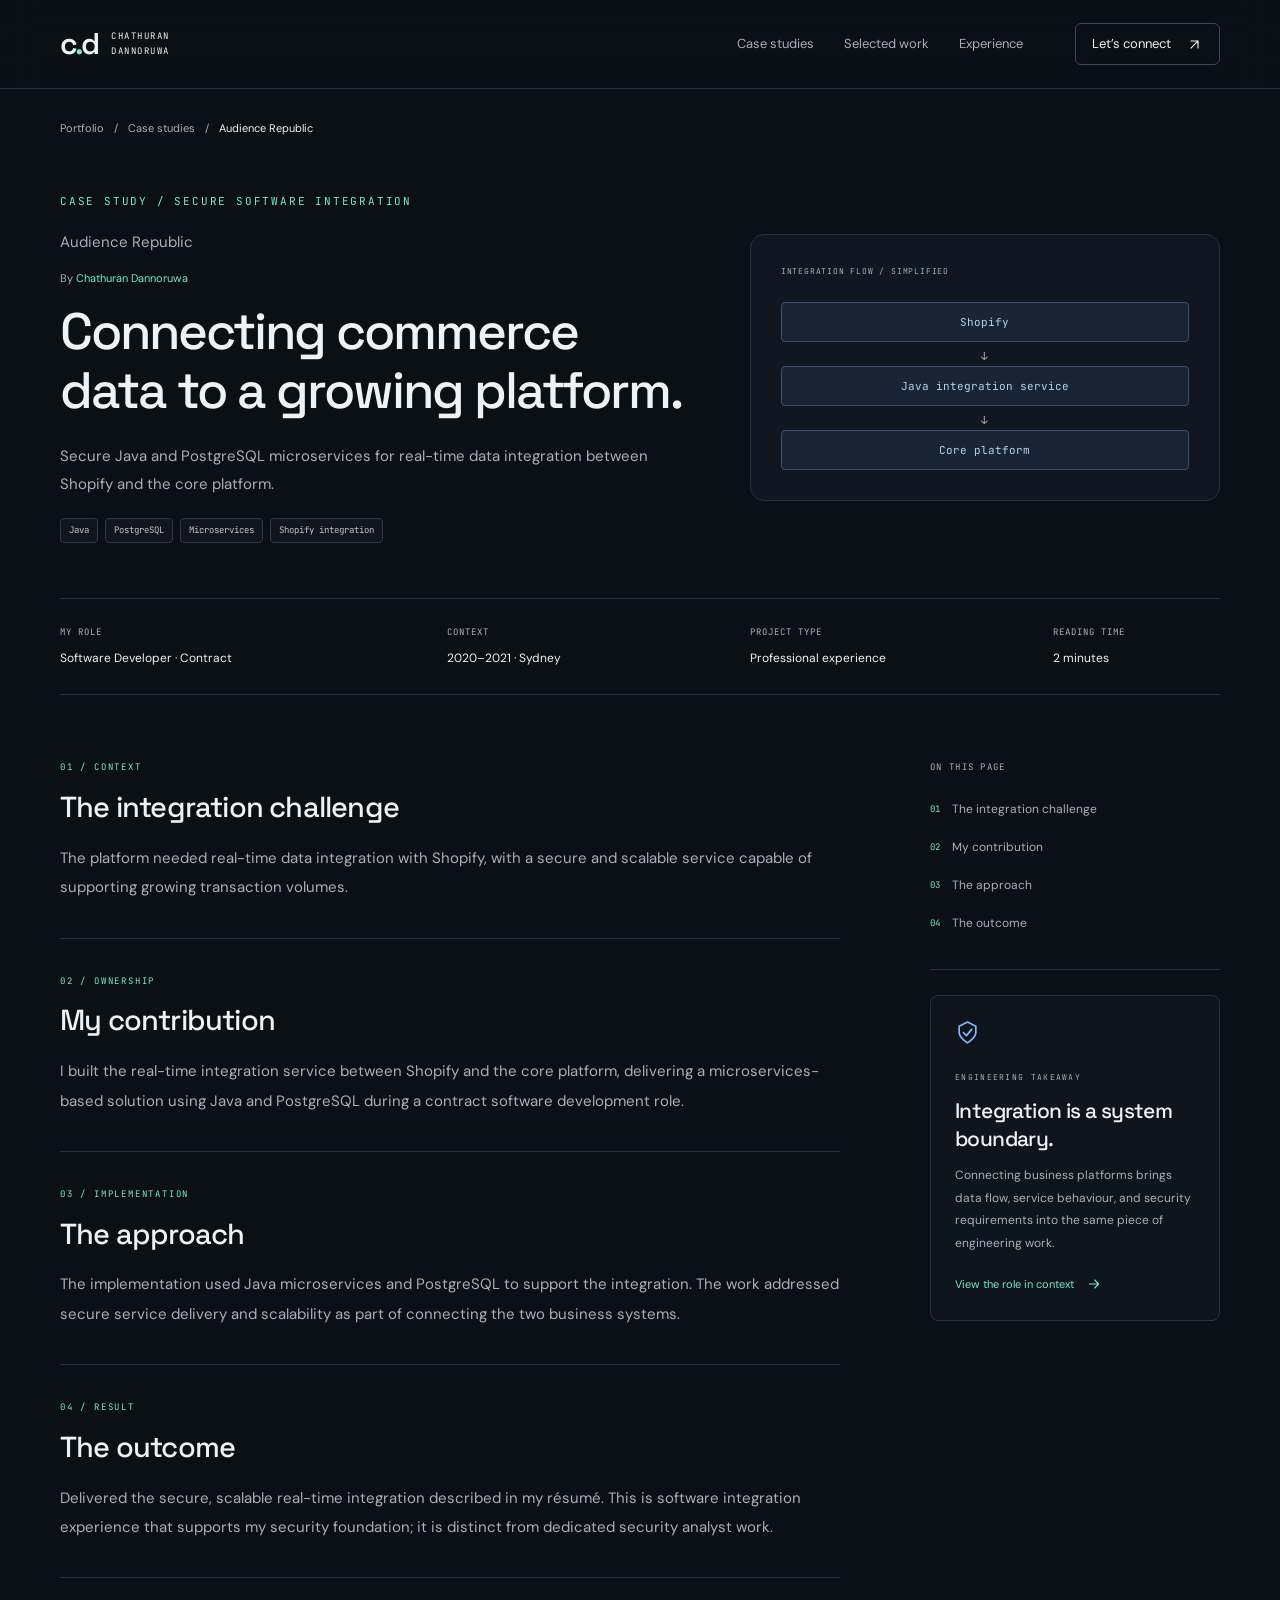
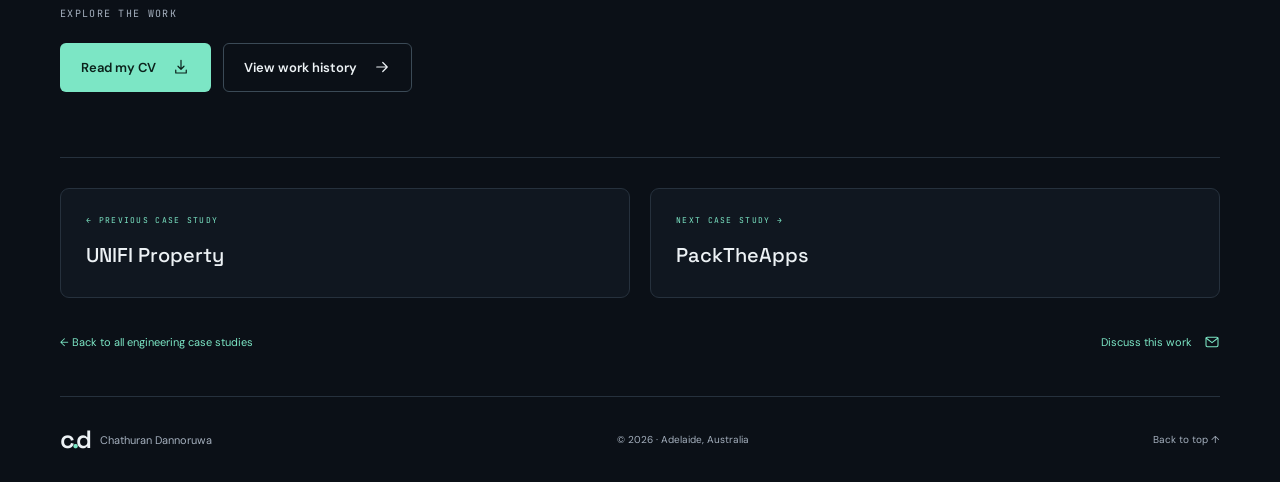
==== commit e73c43b0: "details updated" ====
--- a/case-studies/audience.html
+++ b/case-studies/audience.html
@@ -13,12 +13,12 @@
   <meta property="og:title" content="Audience Republic Case Study — Chathuran Dannoruwa">
   <meta property="og:description" content="Secure Java and PostgreSQL microservices for real-time data integration between Shopify and the core platform.">
   <meta property="og:url" content="https://chathuran.github.io/case-studies/audience.html">
-  <meta property="og:image" content="https://chathuran.github.io/assets/profile.jpg">
+  <meta property="og:image" content="https://chathuran.github.io/assets/profile.png">
   <meta name="twitter:card" content="summary">
   <meta name="twitter:title" content="Audience Republic Case Study — Chathuran Dannoruwa">
   <meta name="twitter:description" content="Secure Java and PostgreSQL microservices for real-time data integration between Shopify and the core platform.">
-  <meta name="twitter:image" content="https://chathuran.github.io/assets/profile.jpg">
-  <link rel="icon" type="image/jpeg" href="../assets/profile.jpg">
+  <meta name="twitter:image" content="https://chathuran.github.io/assets/profile.png">
+  <link rel="icon" type="image/png" href="../assets/profile.png">
   <link rel="preconnect" href="https://fonts.googleapis.com">
   <link rel="preconnect" href="https://fonts.gstatic.com" crossorigin>
   <link href="https://fonts.googleapis.com/css2?family=DM+Sans:wght@400;500;600;700&family=Space+Grotesk:wght@400;500;600;700&family=JetBrains+Mono:wght@400;500&display=swap" rel="stylesheet">
@@ -26,21 +26,50 @@
   <link rel="stylesheet" href="../css/case-studies.css">
   <link rel="stylesheet" href="../css/study-page.css">
   <script src="../js/main.js" defer></script>
-  <script type="application/ld+json">{
+  <script type="application/ld+json">
+{
   "@context": "https://schema.org",
-  "@type": "Article",
-  "headline": "Connecting commerce data to a growing platform.",
-  "description": "Secure Java and PostgreSQL microservices for real-time data integration between Shopify and the core platform.",
-  "url": "https://chathuran.github.io/case-studies/audience.html",
-  "mainEntityOfPage": "https://chathuran.github.io/case-studies/audience.html",
-  "author": {
-    "@type": "Person",
-    "name": "Chathuran Dannoruwa",
-    "url": "https://chathuran.github.io/"
-  },
-  "about": "Audience Republic",
-  "inLanguage": "en-AU"
-}</script>
+  "@graph": [
+    {
+      "@type": "Article",
+      "headline": "Connecting commerce data to a growing platform.",
+      "description": "Secure Java and PostgreSQL microservices for real-time data integration between Shopify and the core platform.",
+      "url": "https://chathuran.github.io/case-studies/audience.html",
+      "mainEntityOfPage": "https://chathuran.github.io/case-studies/audience.html",
+      "author": {
+        "@type": "Person",
+        "name": "Chathuran Dannoruwa",
+        "url": "https://chathuran.github.io/",
+        "@id": "https://chathuran.github.io/#person"
+      },
+      "about": "Audience Republic",
+      "inLanguage": "en-AU",
+      "@id": "https://chathuran.github.io/case-studies/audience.html#article",
+      "isPartOf": {
+        "@id": "https://chathuran.github.io/#website"
+      }
+    },
+    {
+      "@type": "BreadcrumbList",
+      "@id": "https://chathuran.github.io/case-studies/audience.html#breadcrumb",
+      "itemListElement": [
+        {
+          "@type": "ListItem",
+          "position": 1,
+          "name": "Chathuran Dannoruwa",
+          "item": "https://chathuran.github.io/"
+        },
+        {
+          "@type": "ListItem",
+          "position": 2,
+          "name": "Audience Republic case study",
+          "item": "https://chathuran.github.io/case-studies/audience.html"
+        }
+      ]
+    }
+  ]
+}
+  </script>
 </head>
 <body class="study-page">
   <a class="skip-link" href="#main">Skip to content</a>
@@ -59,20 +88,21 @@
   </svg>
   <header class="site-header">
     <nav class="container nav" aria-label="Main navigation">
-      <a class="brand" href="../index.html" aria-label="Chathuran Dannoruwa, portfolio"><span class="brand-mark">c<span>.</span>d</span><span class="brand-name">CHATHURAN<br>DANNORUWA</span></a>
-      <div class="nav-links" id="navigation"><a href="../index.html#case-studies">Case studies</a><a href="../index.html#work">Selected work</a><a href="../index.html#experience">Experience</a></div>
-      <a class="nav-contact" href="../index.html#contact">Let’s connect <svg class="icon" aria-hidden="true"><use href="#i-external"/></svg></a>
+      <a class="brand" href="../" aria-label="Chathuran Dannoruwa, portfolio"><span class="brand-mark">c<span>.</span>d</span><span class="brand-name">CHATHURAN<br>DANNORUWA</span></a>
+      <div class="nav-links" id="navigation"><a href="../#case-studies">Case studies</a><a href="../#work">Selected work</a><a href="../#experience">Experience</a></div>
+      <a class="nav-contact" href="../#contact">Let’s connect <svg class="icon" aria-hidden="true"><use href="#i-external"/></svg></a>
       <button class="menu-toggle" type="button" aria-expanded="false" aria-controls="navigation" aria-label="Open navigation"><span></span><span></span></button>
     </nav>
   </header>
   <main id="main">
     <div class="container">
-      <nav class="study-breadcrumb" aria-label="Breadcrumb"><a href="../index.html">Portfolio</a><span aria-hidden="true">/</span><a href="../index.html#case-studies">Case studies</a><span aria-hidden="true">/</span><span aria-current="page">Audience Republic</span></nav>
+      <nav class="study-breadcrumb" aria-label="Breadcrumb"><a href="../">Portfolio</a><span aria-hidden="true">/</span><a href="../#case-studies">Case studies</a><span aria-hidden="true">/</span><span aria-current="page">Audience Republic</span></nav>
       <article aria-labelledby="study-title">
         <header class="study-hero">
           <div class="study-hero-copy">
             <p class="eyebrow">CASE STUDY / SECURE SOFTWARE INTEGRATION</p>
             <p class="study-client">Audience Republic</p>
+            <p class="study-byline">By <a rel="author" href="../#about">Chathuran Dannoruwa</a></p>
             <h1 id="study-title">Connecting commerce data to a growing platform.</h1>
             <p class="study-description">Secure Java and PostgreSQL microservices for real-time data integration between Shopify and the core platform.</p>
             <div class="tags" aria-label="Technologies"><span>Java</span><span>PostgreSQL</span><span>Microservices</span><span>Shopify integration</span></div>
@@ -105,7 +135,7 @@
               <h2 id="heading-outcome">The outcome</h2>
               <p>Delivered the secure, scalable real-time integration described in my résumé. This is software integration experience that supports my security foundation; it is distinct from dedicated security analyst work.</p>
             </section>
-            <div class="study-evidence"><p class="mini-label">EXPLORE THE WORK</p><div class="hero-actions"><a class="button button-primary" href="../assets/Chathuran-Dannoruwa-Resume.pdf">Read my CV <svg class="icon" aria-hidden="true"><use href="#i-download"/></svg></a><a class="button button-secondary" href="../index.html#experience-audience">View work history <svg class="icon" aria-hidden="true"><use href="#i-arrow"/></svg></a></div></div>
+            <div class="study-evidence"><p class="mini-label">EXPLORE THE WORK</p><div class="hero-actions"><a class="button button-primary" href="../assets/Chathuran%20Dannoruwa%20Resume.pdf">Read my CV <svg class="icon" aria-hidden="true"><use href="#i-download"/></svg></a><a class="button button-secondary" href="../#experience-audience">View work history <svg class="icon" aria-hidden="true"><use href="#i-arrow"/></svg></a></div></div>
           </div>
           <aside class="study-sidebar" aria-label="Case study navigation and takeaway">
             <nav class="study-toc" aria-label="On this page"><p class="mini-label">ON THIS PAGE</p>
@@ -114,7 +144,7 @@
               <a href="#approach"><span>03</span>The approach</a>
               <a href="#outcome"><span>04</span>The outcome</a>
             </nav>
-            <aside class="case-takeaway" aria-label="Case study takeaway"><svg class="icon blue-text"><use href="#i-shield"/></svg><p class="mini-label">ENGINEERING TAKEAWAY</p><h3>Integration is a system boundary.</h3><p>Connecting business platforms brings data flow, service behaviour, and security requirements into the same piece of engineering work.</p><a class="text-link" href="../index.html#experience-audience">View the role in context <svg class="icon"><use href="#i-arrow"/></svg></a></aside>
+            <aside class="case-takeaway" aria-label="Case study takeaway"><svg class="icon blue-text"><use href="#i-shield"/></svg><p class="mini-label">ENGINEERING TAKEAWAY</p><h3>Integration is a system boundary.</h3><p>Connecting business platforms brings data flow, service behaviour, and security requirements into the same piece of engineering work.</p><a class="text-link" href="../#experience-audience">View the role in context <svg class="icon"><use href="#i-arrow"/></svg></a></aside>
           </aside>
         </div>
       </article>
@@ -122,9 +152,9 @@
         <a href="unifi.html"><span class="mini-label">← PREVIOUS CASE STUDY</span><strong>UNIFI Property</strong></a>
         <a href="packtheapps.html"><span class="mini-label">NEXT CASE STUDY →</span><strong>PackTheApps</strong></a>
       </nav>
-      <div class="study-return"><a class="text-link" href="../index.html#case-studies">← Back to all engineering case studies</a><a class="text-link" href="mailto:dce.dannoruwa@gmail.com">Discuss this work <svg class="icon" aria-hidden="true"><use href="#i-mail"/></svg></a></div>
+      <div class="study-return"><a class="text-link" href="../#case-studies">← Back to all engineering case studies</a><a class="text-link" href="mailto:chathuran.dc@gmail.com">Discuss this work <svg class="icon" aria-hidden="true"><use href="#i-mail"/></svg></a></div>
     </div>
   </main>
-  <footer class="container footer"><a class="brand" href="../index.html"><span class="brand-mark">c<span>.</span>d</span><span>Chathuran Dannoruwa</span></a><p>© <span data-year>2026</span> · Adelaide, Australia</p><a href="#main">Back to top ↑</a></footer>
+  <footer class="container footer"><a class="brand" href="../"><span class="brand-mark">c<span>.</span>d</span><span>Chathuran Dannoruwa</span></a><p>© <span data-year>2026</span> · Adelaide, Australia</p><a href="#main">Back to top ↑</a></footer>
 </body>
 </html>
--- a/css/study-page.css
+++ b/css/study-page.css
@@ -33,6 +33,21 @@
   margin-bottom: 14px;
   color: var(--muted);
   font-size: 15px;
+}
+
+.study-byline {
+  margin-bottom: 16px;
+  color: var(--muted);
+  font-size: 11px;
+}
+
+.study-byline a {
+  color: var(--mint);
+}
+
+.study-byline a:hover {
+  text-decoration: underline;
+  text-underline-offset: 3px;
 }
 
 .study-hero h1 {
